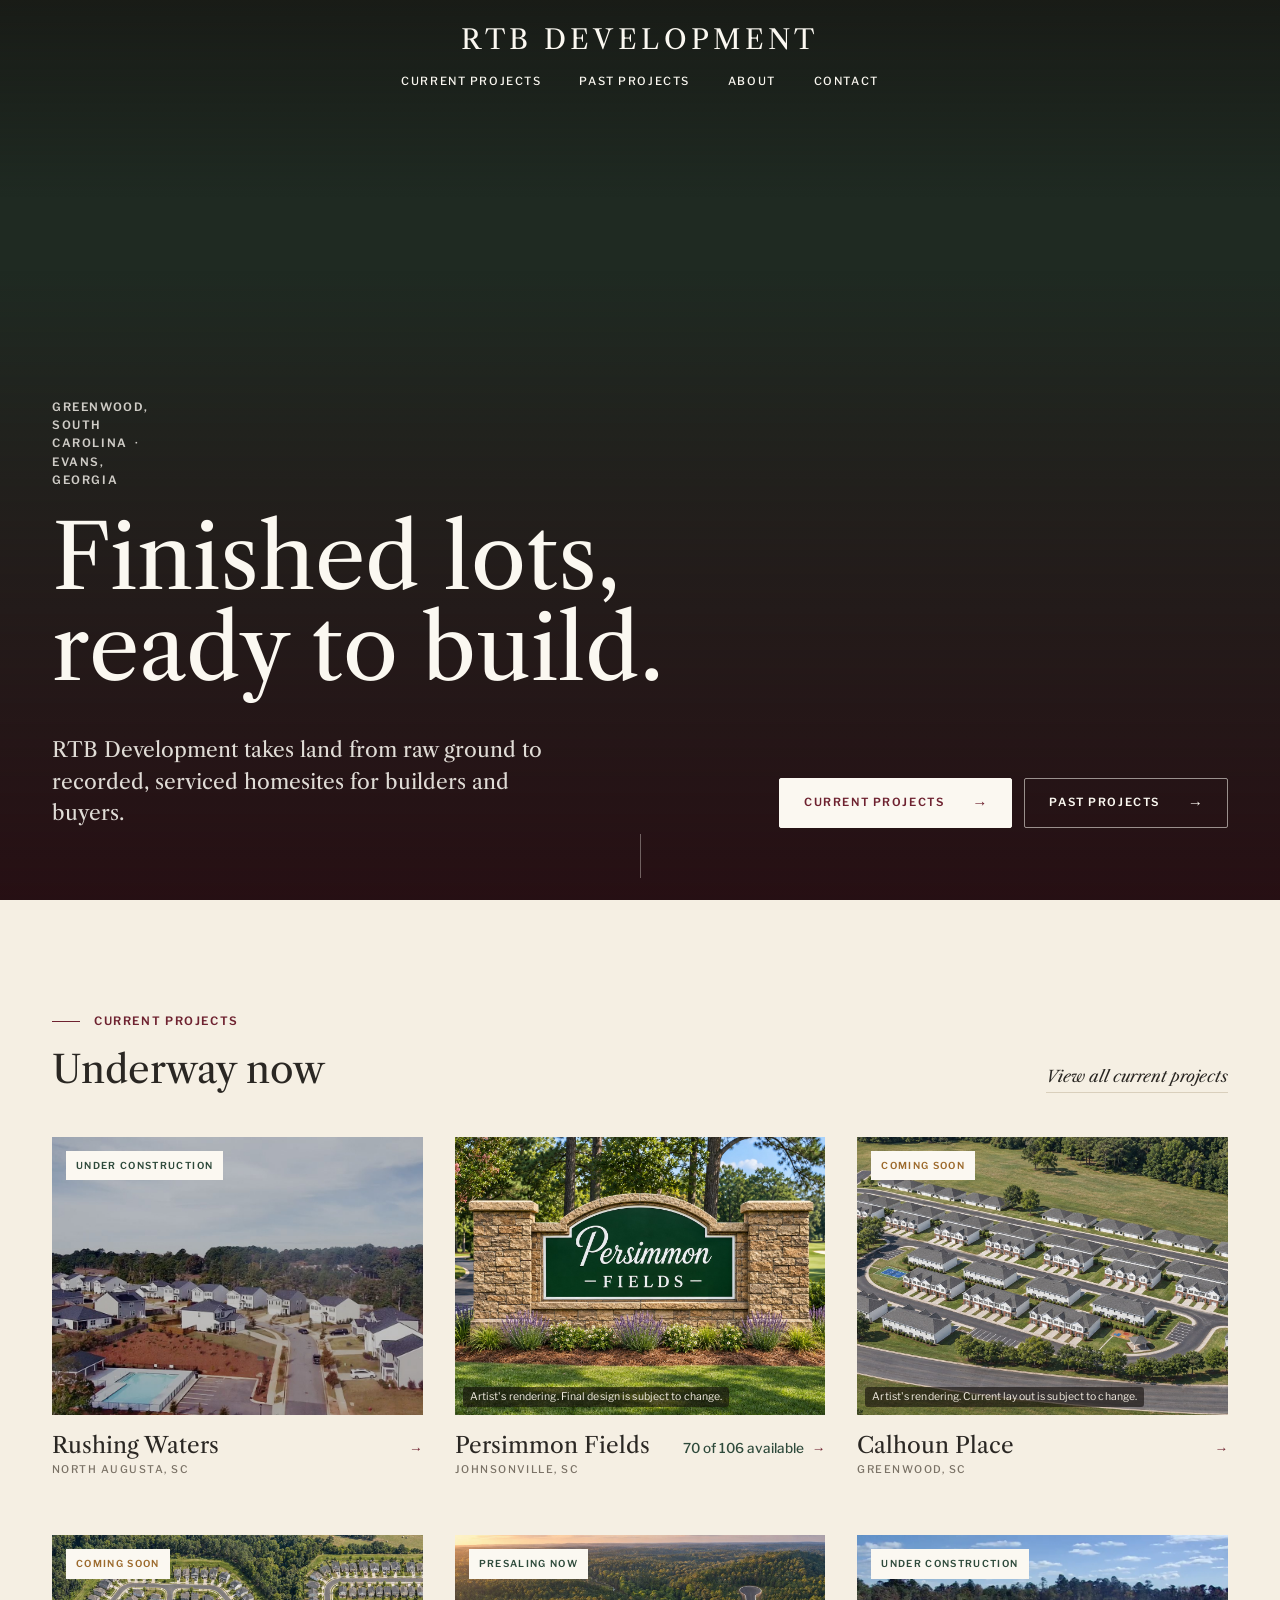
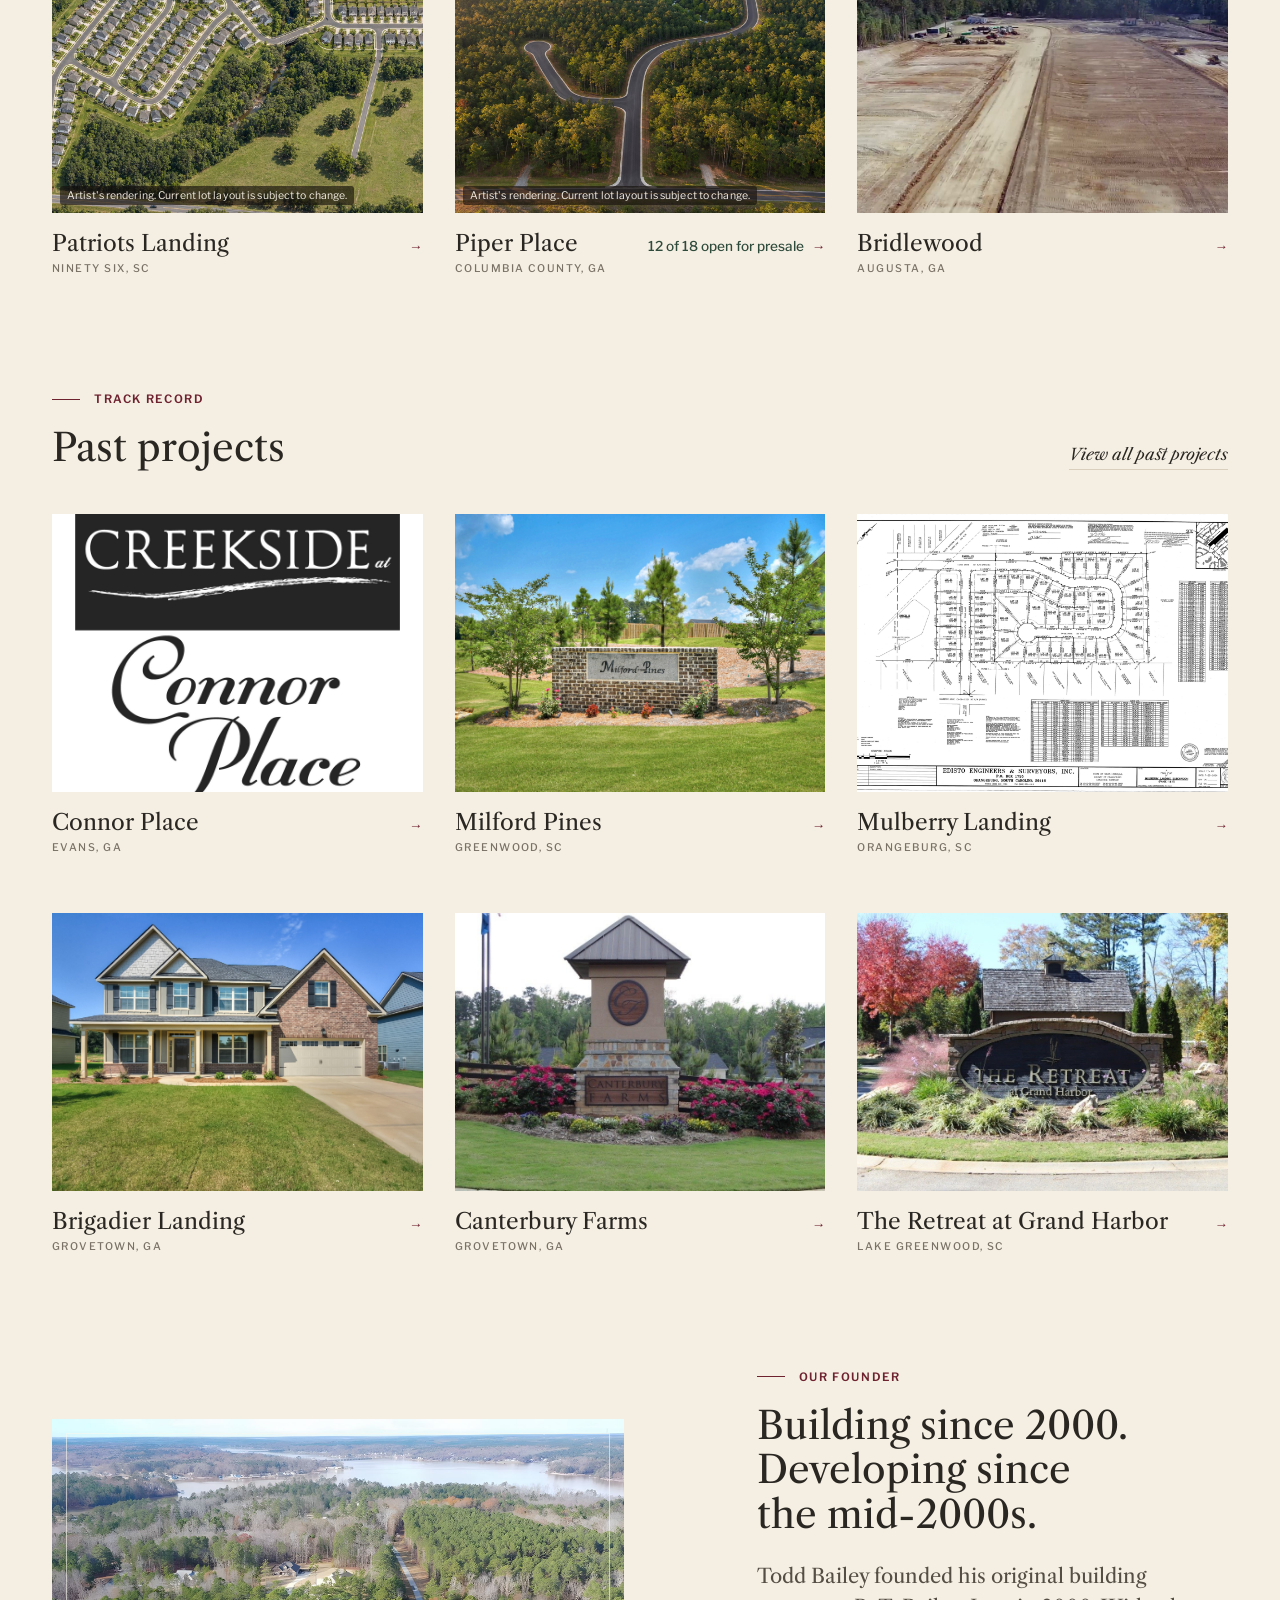
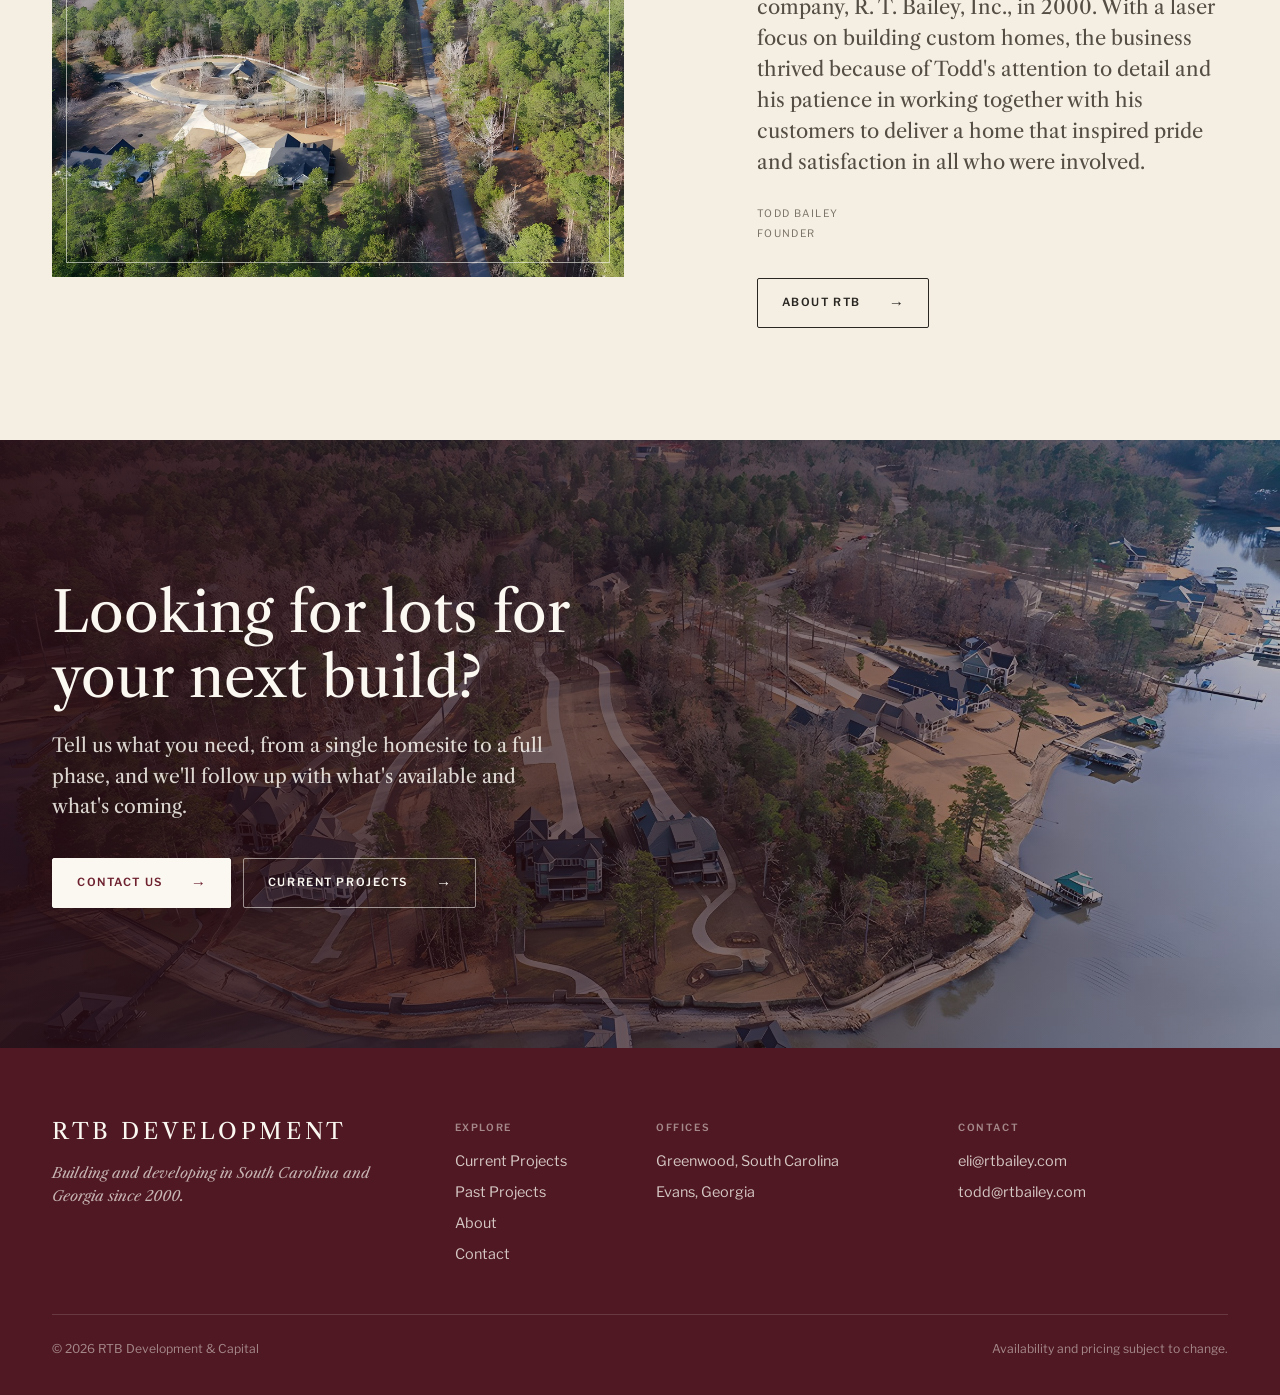
==== index.html @ 56f7044c "Publish 2026-11-24" ====
<!doctype html>
<html lang="en">
<head>
<meta charset="utf-8">
<meta name="viewport" content="width=device-width, initial-scale=1">
<title>RTB Development · Build-ready homesites</title>
<meta name="description" content="Finished, build-ready homesites from RTB Development. Current lot inventory and past communities.">
<meta name="theme-color" content="#6e2230">
<link rel="icon" href="images/favicon.svg" type="image/svg+xml">
<link rel="preconnect" href="https://fonts.googleapis.com">
<link rel="preconnect" href="https://fonts.gstatic.com" crossorigin>
<link href="https://fonts.googleapis.com/css2?family=Libre+Caslon+Text:ital,wght@0,400;0,700;1,400&family=Libre+Franklin:wght@400;500;600&display=swap" rel="stylesheet">
<link rel="stylesheet" href="css/site.css?v=20261124k">
</head>
<body data-page="home">
<a class="skip" href="#main">Skip to content</a>
<header class="site-header"></header>
<main id="main">

<section class="hero" id="hero">
  <div class="hero-reel" id="hero-reel" aria-hidden="true"></div>
  <div class="wrap">
    <p class="where caps">Greenwood, South Carolina &nbsp;·&nbsp; Evans, Georgia</p>
    <h1>Finished lots, ready to build.</h1>
    <div class="hero-foot">
      <p>RTB Development takes land from raw ground to recorded, serviced homesites for builders and buyers.</p>
      <div class="actions">
        <a class="btn btn-light" href="inventory.html">Current projects</a>
        <a class="btn btn-ghost" href="projects.html">Past projects</a>
      </div>
    </div>
  </div>
  <span class="scroll-cue" aria-hidden="true"></span>
</section>

<section class="section">
  <div class="wrap">
    <div class="section-head reveal">
      <div><p class="kicker">Current projects</p><h2>Underway now</h2></div>
      <a class="text-link" href="inventory.html">View all current projects</a>
    </div>
    <div class="tiles" id="communities"></div>
  </div>
</section>

<section class="section">
  <div class="wrap">
    <div class="section-head reveal">
      <div><p class="kicker">Track record</p><h2>Past projects</h2></div>
      <a class="text-link" href="projects.html">View all past projects</a>
    </div>
    <div class="tiles" id="past"></div>
  </div>
</section>

<section class="section">
  <div class="wrap teaser">
    <div class="teaser-photo reveal" style="background-image:url('images/aerial-forest-road.jpg')" role="img" aria-label="Aerial view of a development in the pines"></div>
    <div class="teaser-body reveal">
      <p class="kicker">Our founder</p>
      <h2>Building since 2000. Developing since the mid-2000s.</h2>
      <p class="lede" id="teaser-text"></p>
      <p class="sig"><span id="teaser-name"></span><span>Founder</span></p>
      <a class="btn btn-line" href="about.html">About RTB</a>
    </div>
  </div>
</section>

<section class="closing" style="background-image:url('images/aerial-lake-lots.jpg')">
  <div class="wrap">
    <h2 class="reveal">Looking for lots for your next build?</h2>
    <p class="reveal">Tell us what you need, from a single homesite to a full phase, and we'll follow up with what's available and what's coming.</p>
    <div class="actions reveal">
      <a class="btn btn-light" href="contact.html">Contact us</a>
      <a class="btn btn-ghost" href="inventory.html">Current projects</a>
    </div>
  </div>
</section>
</main>
<footer class="site-footer"></footer>
<script src="data/inventory.js?v=20261124k"></script>
<script src="js/site.js?v=20261124k"></script>
<script src="js/pages.js?v=20261124k"></script>
</body>
</html>
---- css/site.css ----
/* RTB Development — public site.
   Southern heritage: Libre Caslon + Libre Franklin, parchment, maroon, pine, red clay. */

:root {
  --ink: #2a2723;
  --ink-2: #544e45;
  --muted: #7a7266;
  --rule: #d9cfbc;
  --rule-strong: #2a2723;
  --paper: #f5efe3;
  --paper-2: #fbf8f1;
  --tint: #ebe3d3;
  --cream: #fbf8f1;

  --maroon: #6e2230;
  --maroon-dark: #4f1822;
  --accent: #2e4a3b;          /* pine: available / under construction */
  --contract: #9c6a2c;        /* ochre: coming soon / under contract */
  --clay: #b5653f;
  --sold: #c4b9a4;

  --display: "Libre Caslon Text", Georgia, "Times New Roman", serif;
  --sans: "Libre Franklin", "Franklin Gothic Book", -apple-system, Arial, sans-serif;

  --max: 1240px;
  --gutter: 32px;
  --ease: cubic-bezier(.2, .7, .2, 1);
}

*, *::before, *::after { box-sizing: border-box; }
[hidden] { display: none !important; }
html { -webkit-text-size-adjust: 100%; scroll-behavior: smooth; }
body {
  margin: 0; font-family: var(--sans); font-size: 16px; line-height: 1.6;
  color: var(--ink); background: var(--paper); -webkit-font-smoothing: antialiased;
  font-feature-settings: "lnum" 1;
}
img { max-width: 100%; display: block; }
a { color: inherit; text-decoration: none; }
button { font: inherit; color: inherit; }
:focus-visible { outline: 2px solid var(--maroon); outline-offset: 3px; }
::selection { background: var(--maroon); color: var(--cream); }

.wrap { width: 100%; max-width: var(--max); margin: 0 auto; padding: 0 var(--gutter); }
.skip { position: absolute; left: -9999px; }
.skip:focus { left: 16px; top: 16px; z-index: 200; background: var(--ink); color: #fff; padding: 8px 12px; }

/* ---------- type ---------- */
h1, h2, h3 { font-family: var(--display); font-weight: 400; margin: 0; line-height: 1.15; }
h1 { font-size: clamp(2.5rem, 5.2vw, 4.25rem); line-height: 1.08; text-wrap: balance; }
h2 { font-size: clamp(1.8rem, 3vw, 2.5rem); text-wrap: balance; }
h3 { font-size: 1.35rem; }
p { margin: 0; }
.caps, .label, .nav, table.lots th, .seg button, .btn, .crumbs, .kicker {
  font-family: var(--sans); text-transform: uppercase; letter-spacing: .14em;
}
.label { font-size: .68rem; font-weight: 500; color: var(--muted); }
.kicker { font-size: .72rem; font-weight: 600; color: var(--maroon); display: flex; align-items: center; gap: 14px; margin-bottom: 18px; }
.kicker::before { content: ""; width: 28px; height: 1px; background: currentColor; }
.lede { font-family: var(--display); font-size: 1.25rem; line-height: 1.55; color: var(--ink-2); }

/* ---------- header ---------- */
.site-header { background: var(--paper); border-bottom: 1px solid var(--rule); position: relative; z-index: 60; transition: background .3s, border-color .3s, color .3s; }
.site-header .wrap { display: flex; flex-direction: column; align-items: center; gap: 14px; padding-top: 26px; padding-bottom: 18px; position: relative; }
.brand { font-family: var(--display); font-size: 1.7rem; letter-spacing: .16em; text-transform: uppercase; line-height: 1; color: var(--maroon); transition: color .3s; }
.brand span { color: inherit; }
.nav { display: flex; gap: 38px; font-size: .7rem; font-weight: 500; }
.nav a { color: var(--ink-2); padding: 6px 0; position: relative; transition: color .15s; }
.nav a::after { content: ""; position: absolute; left: 0; right: 0; bottom: 0; height: 1px; background: currentColor; transform: scaleX(0); transition: transform .25s var(--ease); }
.nav a:hover { color: var(--ink); }
.nav a:hover::after, .nav a[aria-current="page"]::after { transform: scaleX(1); }
.nav a[aria-current="page"] { color: var(--maroon); }
.nav-toggle { display: none; background: none; border: 0; padding: 10px; cursor: pointer; position: absolute; right: calc(var(--gutter) - 10px); top: 50%; transform: translateY(-50%); color: inherit; }

/* Home: header floats over the hero until you scroll. */
body[data-page="home"] .site-header { position: fixed; top: 0; left: 0; right: 0; background: transparent; border-color: transparent; color: var(--cream); }
body[data-page="home"] .site-header .brand,
body[data-page="home"] .site-header .nav a { color: var(--cream); }
body[data-page="home"] .site-header.is-solid { background: rgba(245, 239, 227, .97); border-color: var(--rule); color: var(--ink); }
body[data-page="home"] .site-header.is-solid .brand { color: var(--maroon); }
body[data-page="home"] .site-header.is-solid .nav a { color: var(--ink-2); }
body[data-page="home"] .site-header.is-solid .nav a[aria-current="page"] { color: var(--maroon); }

/* ---------- buttons ---------- */
.btn {
  display: inline-flex; align-items: center; justify-content: space-between; gap: 28px;
  min-height: 50px; padding: 0 24px; border: 1px solid var(--maroon); border-radius: 2px;
  background: var(--maroon); color: var(--cream); font-size: .7rem; font-weight: 600; cursor: pointer;
  transition: background .2s, color .2s, border-color .2s;
}
.btn::after { content: "→"; font-size: .95rem; letter-spacing: 0; transition: transform .2s var(--ease); }
.btn:hover { background: var(--maroon-dark); border-color: var(--maroon-dark); }
.btn:hover::after { transform: translateX(4px); }
.btn-line { background: transparent; color: var(--ink); border-color: var(--ink); }
.btn-line:hover { background: var(--ink); color: var(--paper); border-color: var(--ink); }
.btn-light { background: var(--cream); border-color: var(--cream); color: var(--maroon); }
.btn-light:hover { background: var(--tint); border-color: var(--tint); }
.btn-ghost { background: transparent; border-color: rgba(251,248,241,.55); color: var(--cream); }
.btn-ghost:hover { background: rgba(251,248,241,.12); border-color: var(--cream); }
.text-link { font-family: var(--display); font-style: italic; font-size: 1rem; border-bottom: 1px solid var(--rule); padding-bottom: 2px; transition: color .15s, border-color .15s; }
.text-link:hover { color: var(--maroon); border-color: var(--maroon); }

/* ---------- home hero: slow aerial pans ---------- */
.hero { position: relative; min-height: 100vh; min-height: 100svh; display: flex; align-items: flex-end; color: var(--cream); overflow: hidden; background: #1f2a22; }
.hero-reel { position: absolute; inset: 0; }
.hero-reel .shot { position: absolute; inset: -4%; background: center / cover no-repeat; opacity: 0; animation: reel 28s infinite; will-change: transform, opacity; }
.hero-reel .shot:nth-child(1) { animation-delay: -1.4s; --x0: -2%; --x1: 2%; }
.hero-reel .shot:nth-child(2) { animation-delay: 5.6s; --x0: 2%; --x1: -2%; }
.hero-reel .shot:nth-child(3) { animation-delay: 12.6s; --x0: -1%; --x1: 3%; }
.hero-reel .shot:nth-child(4) { animation-delay: 19.6s; --x0: 2%; --x1: -1%; }
@keyframes reel {
  0%   { opacity: 0; transform: scale(1.04) translateX(var(--x0)); }
  5%   { opacity: 1; }
  25%  { opacity: 1; }
  32%  { opacity: 0; transform: scale(1.14) translateX(var(--x1)); }
  100% { opacity: 0; transform: scale(1.14) translateX(var(--x1)); }
}
.hero::after {
  content: ""; position: absolute; inset: 0; pointer-events: none;
  background:
    linear-gradient(180deg, rgba(20,16,14,.55) 0%, rgba(20,16,14,0) 22%),
    linear-gradient(0deg, rgba(40,12,18,.88) 0%, rgba(40,12,18,.35) 45%, rgba(40,12,18,0) 70%);
}
.hero .wrap { position: relative; z-index: 2; padding-top: 180px; padding-bottom: 72px; }
.hero .where { font-size: .72rem; font-weight: 600; color: rgba(251,248,241,.8); margin-bottom: 22px; }
.hero h1 { font-size: clamp(2.9rem, 7vw, 6rem); max-width: 13ch; line-height: 1.02; }
.hero-foot { display: grid; grid-template-columns: repeat(12, 1fr); gap: var(--gutter); margin-top: 40px; align-items: end; }
.hero-foot p { grid-column: 1 / span 6; font-family: var(--display); font-size: 1.3rem; line-height: 1.5; color: rgba(251,248,241,.88); max-width: 40ch; }
.hero-foot .actions { grid-column: 8 / span 5; display: flex; gap: 12px; justify-content: flex-end; flex-wrap: wrap; }
.scroll-cue { position: absolute; z-index: 2; left: 50%; bottom: 22px; width: 1px; height: 44px; background: rgba(251,248,241,.35); overflow: hidden; }
.scroll-cue::after { content: ""; position: absolute; left: 0; top: -44px; width: 1px; height: 44px; background: var(--cream); animation: cue 2.4s var(--ease) infinite; }
@keyframes cue { to { top: 44px; } }

/* ---------- page banners (inner pages) ---------- */
.page-head {
  position: relative; color: var(--cream); padding: 96px 0 72px; margin-bottom: 88px;
  background: var(--maroon) center / cover no-repeat;
}
.page-head::before { content: ""; position: absolute; inset: 0; background: linear-gradient(100deg, rgba(79,24,34,.94) 0%, rgba(110,34,48,.86) 55%, rgba(110,34,48,.62) 100%); }
.page-head .wrap { position: relative; }
.page-head .row { display: grid; grid-template-columns: repeat(12, 1fr); gap: var(--gutter); align-items: end; }
.page-head h1 { grid-column: 1 / span 8; }
.page-head .aside { grid-column: 9 / span 4; font-family: var(--display); font-size: 1.1rem; color: rgba(251,248,241,.85); max-width: 36ch; }
.page-head .aside .where { display: block; font-family: var(--sans); font-size: .7rem; text-transform: uppercase; letter-spacing: .14em; font-weight: 600; color: var(--cream); margin-bottom: 10px; }
.crumbs { font-size: .66rem; margin-bottom: 26px; color: rgba(251,248,241,.7); }
.crumbs a:hover { color: var(--cream); }
.page-head .facts { border-top: 1px solid rgba(251,248,241,.35); }
.page-head .label { color: rgba(251,248,241,.7); }
.page-head .btn { background: var(--cream); border-color: var(--cream); color: var(--maroon); }

/* ---------- sections ---------- */
.section { padding: 112px 0; }
.section + .section { padding-top: 0; }
.section-head { display: flex; justify-content: space-between; align-items: flex-end; gap: 24px; margin-bottom: 44px; }
.section-head h2 { max-width: 20ch; }

/* ---------- tiles ---------- */
.tiles { display: grid; grid-template-columns: repeat(3, 1fr); gap: 56px var(--gutter); }
.tile { display: block; }
.tile-media { aspect-ratio: 4 / 3; background: var(--cream); position: relative; overflow: hidden; }
.tile-media .img { position: absolute; inset: 0; background: center / cover no-repeat; transition: transform .8s var(--ease); }
.tile:hover .tile-media .img { transform: scale(1.05); }
.tile-media.no-photo { display: flex; align-items: center; justify-content: center; flex-direction: column; gap: 12px; text-align: center; padding: 28px; color: var(--ink); font-family: var(--display); font-size: 1.55rem; line-height: 1.2; box-shadow: inset 0 0 0 1px var(--rule); }
.tile-media.no-photo::after { content: ""; position: absolute; inset: 10px; border: 1px solid var(--rule); pointer-events: none; }
.tile-media.no-photo small { font-family: var(--sans); font-size: .6rem; letter-spacing: .16em; text-transform: uppercase; color: var(--muted); }
.tile-past .tile-media.no-photo { background-color: var(--tint); box-shadow: none; }
.tile-past .tile-media.no-photo::after { border-color: rgba(42,39,35,.18); }
.tile-flag { position: absolute; top: 14px; left: 14px; z-index: 2; background: var(--cream); font-size: .6rem; font-weight: 600; letter-spacing: .14em; text-transform: uppercase; padding: 7px 10px; }
.tile-body { padding-top: 18px; display: flex; justify-content: space-between; align-items: baseline; gap: 16px; }
.tile-body h3 { font-size: 1.4rem; transition: color .15s; }
.tile-loc { margin-top: 4px; font-size: .66rem; font-weight: 500; letter-spacing: .14em; text-transform: uppercase; color: var(--muted); }
a.tile:hover h3 { color: var(--maroon); }
.tile-meta { font-size: .85rem; color: var(--muted); text-align: right; white-space: nowrap; flex: none; }
.tile-meta .avail { color: var(--accent); font-weight: 500; }
.tile-go { color: var(--maroon); display: inline-block; margin-left: 8px; transition: transform .2s var(--ease); }
a.tile:hover .tile-go { transform: translateX(4px); }
.tile-note { margin-top: 6px; font-size: .9rem; color: var(--ink-2); }

/* ---------- status ---------- */
.avail { color: var(--accent); font-weight: 500; }
.phase { font-family: var(--sans); font-size: .64rem; font-weight: 600; text-transform: uppercase; letter-spacing: .14em; }
.phase-construction, .phase-selling, .phase-presale { color: var(--accent); }
.phase-coming-soon { color: var(--contract); }
.status { display: inline-flex; align-items: center; gap: 8px; font-size: .85rem; white-space: nowrap; }
.status::before { content: ""; width: 8px; height: 8px; border-radius: 50%; background: currentColor; }
.status-available { color: var(--accent); }
.status-contract { color: var(--contract); }
.status-sold { color: var(--muted); }
.status-sold::before { background: var(--sold); }
.status-planned { color: #3f6f95; }

/* ---------- founder teaser (home) ---------- */
.teaser { display: grid; grid-template-columns: repeat(12, 1fr); gap: var(--gutter); align-items: center; }
.teaser-photo { grid-column: 1 / span 6; aspect-ratio: 5 / 4; background: var(--tint) center / cover no-repeat; position: relative; }
.teaser-photo::after { content: ""; position: absolute; inset: 14px; border: 1px solid rgba(251,248,241,.6); pointer-events: none; }
.teaser-body { grid-column: 8 / span 5; }
.teaser-body .lede { margin-top: 24px; }
.teaser-body .sig { margin-top: 28px; font-family: var(--display); font-style: italic; font-size: 1.15rem; }
.teaser-body .sig span { display: block; font-family: var(--sans); font-style: normal; font-size: .64rem; letter-spacing: .14em; text-transform: uppercase; color: var(--muted); margin-top: 4px; }
.teaser-body .btn { margin-top: 36px; }

/* ---------- closing band ---------- */
.closing { position: relative; color: var(--cream); background: #2a2a24 center / cover no-repeat; }
.closing::before { content: ""; position: absolute; inset: 0; background: linear-gradient(90deg, rgba(40,12,18,.9) 0%, rgba(40,12,18,.62) 55%, rgba(40,12,18,.3) 100%); }
.closing .wrap { position: relative; padding-top: 140px; padding-bottom: 140px; }
.closing h2 { font-size: clamp(2.2rem, 4.4vw, 3.6rem); max-width: 16ch; }
.closing p { margin-top: 20px; font-family: var(--display); font-size: 1.2rem; color: rgba(251,248,241,.85); max-width: 42ch; }
.closing .actions { margin-top: 36px; display: flex; gap: 12px; flex-wrap: wrap; }

/* ---------- lot table ---------- */
.toolbar { display: flex; flex-wrap: wrap; gap: 24px; align-items: center; padding: 18px 0; border-bottom: 1px solid var(--rule); border-top: 3px double var(--rule-strong); }
.seg { display: flex; gap: 22px; }
.seg button { background: none; border: 0; padding: 8px 0; cursor: pointer; font-size: .68rem; color: var(--muted); border-bottom: 1px solid transparent; transition: color .15s, border-color .15s; }
.seg button:hover { color: var(--ink); }
.seg button[aria-pressed="true"] { color: var(--ink); border-bottom-color: var(--maroon); }
.select {
  appearance: none; -webkit-appearance: none; cursor: pointer; border: 0; border-bottom: 1px solid var(--rule);
  background: transparent url("data:image/svg+xml,%3Csvg xmlns='http://www.w3.org/2000/svg' width='10' height='6'%3E%3Cpath d='M1 1l4 4 4-4' stroke='%232a2723' fill='none'/%3E%3C/svg%3E") right 2px center no-repeat;
  padding: 8px 24px 8px 0; font-size: .9rem; color: var(--ink); font-family: var(--sans);
}
.toolbar .count { margin-left: auto; font-size: .9rem; color: var(--muted); }
.table-wrap { overflow-x: auto; }
table.lots { width: 100%; border-collapse: collapse; font-size: .95rem; }
table.lots th { text-align: left; font-weight: 500; font-size: .64rem; color: var(--muted); padding: 16px 16px 12px 0; border-bottom: 1px solid var(--rule); white-space: nowrap; }
table.lots th button { all: unset; cursor: pointer; }
table.lots th button:hover { color: var(--ink); }
table.lots th button[data-dir]::after { content: " ↓"; }
table.lots th button[data-dir="asc"]::after { content: " ↑"; }
table.lots td { padding: 18px 16px 18px 0; border-bottom: 1px solid var(--rule); white-space: nowrap; }
table.lots tbody tr { cursor: pointer; transition: background .12s; }
table.lots tbody tr:hover { background: var(--tint); }
table.lots .lot-id { font-family: var(--display); font-size: 1.15rem; }
table.lots .num, table.lots th.num { text-align: right; }
table.lots td:last-child, table.lots th:last-child { padding-right: 0; padding-left: 32px; }
.empty { padding: 48px 0; color: var(--muted); }

/* ---------- community ---------- */
.facts { display: grid; grid-template-columns: repeat(4, 1fr); gap: var(--gutter); margin-top: 56px; }
.facts > div { padding-top: 16px; }
.fact-value { font-family: var(--display); font-size: 1.9rem; line-height: 1.15; }
.facts .label { margin-top: 6px; }
.plan-grid { display: grid; grid-template-columns: repeat(12, 1fr); gap: var(--gutter); align-items: start; }
.plan { grid-column: 1 / span 8; }
.plan-bar { display: flex; justify-content: space-between; align-items: center; gap: 16px; flex-wrap: wrap; padding-bottom: 14px; }
.legend { display: flex; gap: 20px; flex-wrap: wrap; }
.site-plan { display: block; width: 100%; height: auto; background: var(--tint); }
.site-plan .lot { cursor: pointer; outline: none; }
.site-plan .lot rect, .site-plan .lot path { stroke: var(--paper); stroke-width: 3; transition: opacity .15s; }
.site-plan .lot:hover rect, .site-plan .lot:hover path, .site-plan .lot:focus-visible rect, .site-plan .lot:focus-visible path { opacity: .85; }
.site-plan .lot.is-selected rect, .site-plan .lot.is-selected path { stroke: var(--ink); stroke-width: 4; }
.site-plan .lot text { pointer-events: none; font-family: var(--display); font-size: 24px; fill: var(--cream); }
.site-plan .lot text.sub { font-family: var(--sans); font-size: 12px; fill: rgba(255,255,255,.85); }
.site-plan .lot-sold text { fill: var(--ink-2); }
.site-plan .lot-sold text.sub { fill: var(--muted); }
.plan-note { margin-top: 12px; font-size: .8rem; color: var(--muted); }
.detail { grid-column: 9 / span 4; border-top: 3px double var(--rule-strong); padding-top: 20px; position: sticky; top: 24px; }
.detail .top { display: flex; justify-content: space-between; align-items: baseline; gap: 12px; }
.detail .name { font-family: var(--display); font-size: 2.5rem; line-height: 1; }
.detail .price { font-family: var(--display); font-size: 1.7rem; margin-top: 20px; }
.spec { list-style: none; margin: 24px 0 0; padding: 0; }
.spec li { display: flex; justify-content: space-between; gap: 16px; padding: 12px 0; border-top: 1px solid var(--rule); font-size: .92rem; }
.spec li span:first-child { color: var(--muted); }
.spec li span:last-child { text-align: right; }
.detail .note { margin-top: 16px; font-size: .92rem; color: var(--ink-2); }
.detail .actions { display: grid; gap: 10px; margin-top: 24px; }
.two-col { display: grid; grid-template-columns: repeat(12, 1fr); gap: var(--gutter); }
.two-col > :first-child { grid-column: 1 / span 4; }
.two-col > :last-child { grid-column: 5 / span 8; }
.plain-list { list-style: none; margin: 0; padding: 0; }
.plain-list li { padding: 12px 0; border-bottom: 1px solid var(--rule); font-size: .95rem; }
.project-cta { display: grid; grid-template-columns: repeat(12, 1fr); gap: var(--gutter); align-items: center; }
.project-cta-media { grid-column: 1 / span 7; }
.project-cta-media .tile-media { aspect-ratio: 16 / 10; }
.project-cta-body { grid-column: 9 / span 4; }
.project-cta-body .lede { margin: 18px 0 32px; }

/* ---------- project gallery ---------- */
.gallery { display: grid; grid-template-columns: repeat(2, 1fr); gap: var(--gutter); }
.gallery-item { display: block; aspect-ratio: 16 / 9; background: var(--tint) center / cover no-repeat; transition: opacity .2s; }
.gallery-item:hover { opacity: .9; }
.gallery-item:only-child { grid-column: 1 / -1; aspect-ratio: 21 / 9; }
.gallery-video { display: block; width: 100%; aspect-ratio: 16 / 9; background: #1c1a17; object-fit: cover; }
.gallery-video { grid-column: 1 / -1; }
.gallery-single { grid-column: 1 / -1; display: block; }
.gallery-single img { display: block; max-width: 100%; max-height: 720px; width: auto; height: auto; margin: 0 auto; }
/* static colored site plan on a project page */
.layout-plan { display: block; border: 1px solid var(--line, rgba(0,0,0,.12)); }
.layout-plan img { display: block; width: 100%; height: auto; }

/* ---------- about ---------- */
.prose { font-family: var(--display); font-size: 1.15rem; line-height: 1.65; color: var(--ink-2); }
.prose p + p { margin-top: 1em; }
.founder { display: grid; grid-template-columns: repeat(12, 1fr); gap: var(--gutter); align-items: start; }
.founder-photo { grid-column: 1 / span 5; aspect-ratio: 3 / 2; background: var(--tint) center / cover no-repeat; position: sticky; top: 32px; }
.founder-photo::after { content: ""; position: absolute; inset: 12px; border: 1px solid rgba(251,248,241,.55); pointer-events: none; }
.founder-photo.no-photo { display: flex; align-items: flex-end; padding: 28px; font-family: var(--display); font-size: 1.3rem; color: var(--ink-2); }
.founder-photo.no-photo::after { border-color: rgba(42,39,35,.2); }
.founder-body { grid-column: 7 / span 6; }
.founder-body h2 { font-size: clamp(2.1rem, 3.6vw, 3rem); }
.founder-body .label { margin-top: 10px; color: var(--maroon); }
.founder-body .prose { margin-top: 28px; padding-top: 26px; border-top: 3px double var(--rule-strong); }
.founder-body .prose p:last-child { font-family: var(--sans); font-size: .7rem; text-transform: uppercase; letter-spacing: .14em; color: var(--muted); margin-top: 1.8em; }

/* ---------- contact ---------- */
.contact-grid { display: grid; grid-template-columns: repeat(12, 1fr); gap: var(--gutter); }
.contact-info { grid-column: 1 / span 4; }
.contact-info h2 { margin-bottom: 32px; }
.contact-info dl { margin: 0; display: grid; gap: 28px; }
.contact-info dd { margin: 8px 0 0; font-family: var(--display); font-size: 1.15rem; line-height: 1.5; }
.contact-info dd a { border-bottom: 1px solid var(--rule); }
.contact-info dd a:hover { border-color: var(--maroon); color: var(--maroon); }
.form { grid-column: 6 / span 7; display: grid; gap: 30px; background: var(--paper-2); padding: 44px; box-shadow: inset 0 0 0 1px var(--rule); }
.form-row { display: grid; grid-template-columns: 1fr 1fr; gap: var(--gutter); }
.field { display: grid; gap: 4px; }
.field label { font-size: .64rem; font-weight: 500; color: var(--muted); text-transform: uppercase; letter-spacing: .14em; }
.field input, .field select, .field textarea {
  font: inherit; font-size: 1rem; color: var(--ink); background: transparent;
  border: 0; border-bottom: 1px solid var(--rule); border-radius: 0; padding: 10px 0; min-height: 44px; transition: border-color .15s;
}
.field select { appearance: none; -webkit-appearance: none; cursor: pointer; background: url("data:image/svg+xml,%3Csvg xmlns='http://www.w3.org/2000/svg' width='10' height='6'%3E%3Cpath d='M1 1l4 4 4-4' stroke='%232a2723' fill='none'/%3E%3C/svg%3E") right 2px center no-repeat; }
.field textarea { min-height: 120px; resize: vertical; }
.field input:focus, .field select:focus, .field textarea:focus { outline: none; border-bottom-color: var(--maroon); }
.form .btn { justify-self: start; min-width: 220px; }
.form-status { font-size: .9rem; color: var(--accent); min-height: 1.4em; }
.form-status.error { color: #a4402f; }

/* ---------- footer ---------- */
.site-footer { background: var(--maroon-dark); color: rgba(251,248,241,.78); font-size: .9rem; }
.site-footer .wrap { padding-top: 72px; padding-bottom: 36px; }
.footer-top { display: grid; grid-template-columns: repeat(12, 1fr); gap: var(--gutter); padding-bottom: 48px; border-bottom: 1px solid rgba(251,248,241,.15); }
.site-footer .brand { color: var(--cream); font-size: 1.4rem; }
.footer-brand { grid-column: 1 / span 4; }
.footer-brand p { margin-top: 16px; font-family: var(--display); font-style: italic; color: rgba(251,248,241,.7); }
.footer-col { grid-column: span 2; }
.footer-col.wide { grid-column: span 3; }
.footer-col h5 { margin: 0 0 14px; font-size: .62rem; font-weight: 600; letter-spacing: .16em; text-transform: uppercase; color: rgba(251,248,241,.5); }
.footer-col ul { list-style: none; margin: 0; padding: 0; display: grid; gap: 8px; }
.footer-col a:hover { color: var(--cream); }
.footer-bottom { padding-top: 24px; display: flex; justify-content: space-between; gap: 16px; flex-wrap: wrap; font-size: .76rem; color: rgba(251,248,241,.5); }

/* ---------- reveal on scroll ---------- */
.reveal { opacity: 0; transform: translateY(18px); transition: opacity .8s var(--ease), transform .8s var(--ease); }
.reveal.is-in { opacity: 1; transform: none; }

/* ---------- responsive ---------- */
@media (max-width: 1000px) {
  .tiles { grid-template-columns: repeat(2, 1fr); }
  .plan, .detail { grid-column: 1 / -1; }
  .detail { position: static; }
  .page-head h1, .page-head .aside { grid-column: 1 / -1; }
  .page-head .aside { margin-top: 20px; }
  .teaser-photo, .teaser-body, .project-cta-media, .project-cta-body { grid-column: 1 / -1; }
  .footer-brand { grid-column: 1 / -1; }
  .footer-col, .footer-col.wide { grid-column: span 4; }
}
@media (max-width: 780px) {
  :root { --gutter: 20px; }
  .nav-toggle { display: block; }
  .site-header .wrap { align-items: flex-start; padding-top: 18px; padding-bottom: 18px; }
  .brand { font-size: 1.2rem; }
  .nav { position: absolute; top: 100%; left: 0; right: 0; flex-direction: column; gap: 0; background: var(--paper); border-bottom: 1px solid var(--rule); padding: 0 var(--gutter) 16px; display: none; z-index: 50; }
  .nav.is-open { display: flex; }
  .nav a, body[data-page="home"] .site-header .nav a { padding: 14px 0; border-bottom: 1px solid var(--rule); font-size: .78rem; color: var(--ink-2); }
  .nav a::after { display: none; }
  .hero .wrap { padding-bottom: 64px; }
  .scroll-cue { display: none; }
  .section-head { flex-direction: column; align-items: flex-start; gap: 16px; margin-bottom: 32px; }
  .hero-foot p, .hero-foot .actions { grid-column: 1 / -1; justify-content: flex-start; }
  .section { padding: 80px 0; }
  .page-head { padding: 64px 0 52px; margin-bottom: 64px; }
  .tiles { grid-template-columns: 1fr; gap: 40px; }
  .facts { grid-template-columns: repeat(2, 1fr); row-gap: 20px; }
  .two-col > :first-child, .two-col > :last-child { grid-column: 1 / -1; }
  .founder-photo, .founder-body { grid-column: 1 / -1; }
  .gallery { grid-template-columns: 1fr; }
  .founder-photo { position: relative; top: 0; }
  .contact-info, .form { grid-column: 1 / -1; }
  .form { padding: 24px; }
  .form-row { grid-template-columns: 1fr; }
  .closing .wrap { padding-top: 96px; padding-bottom: 96px; }
  .footer-col, .footer-col.wide { grid-column: 1 / -1; }
  table.lots .col-front { display: none; }
  .toolbar .count { margin-left: 0; }
}
@media (max-width: 480px) {
  table.lots .col-comm { display: none; }
  table.lots th, table.lots td { padding-right: 10px; }
  table.lots td:last-child, table.lots th:last-child { padding-left: 8px; }
  table.lots .status { white-space: normal; font-size: .8rem; }
}
@media (prefers-reduced-motion: reduce) {
  html { scroll-behavior: auto; }
  *, *::before, *::after { transition: none !important; animation: none !important; }
  .hero-reel .shot:first-child { opacity: 1; transform: none; }
  .reveal { opacity: 1; transform: none; }
}

/* Rendered site plans (overlay: "outline"): status as a soft tint + thin outline so the drawing stays readable. */
.site-plan .lot path.outline { fill-opacity: var(--tint, .35); stroke-width: var(--outline, 2); stroke-opacity: .9; }
.site-plan .lot:hover path.outline, .site-plan .lot:focus-visible path.outline { opacity: 1; fill-opacity: calc(var(--tint, .35) + .2); }
.site-plan .lot.is-selected path.outline { fill-opacity: calc(var(--tint, .35) + .3); stroke: var(--ink); stroke-width: calc(var(--outline, 2) + 2); }
.legend-extra { display: inline-flex; align-items: center; gap: 6px; font-size: .85rem; color: var(--muted); }
.legend-extra i { width: 10px; height: 10px; border-radius: 2px; display: inline-block; box-shadow: inset 0 0 0 1px rgba(0,0,0,.18); }

/* project details list */
.detail-list { margin: 0; }
.detail-list > div { display: grid; grid-template-columns: 11rem 1fr; gap: 16px; padding: 12px 0; border-bottom: 1px solid var(--rule); }
.detail-list dt { font-size: .74rem; letter-spacing: .12em; text-transform: uppercase; color: var(--muted, #6f6a62); padding-top: 3px; }
.detail-list dd { margin: 0; }
@media (max-width: 600px) { .detail-list > div { grid-template-columns: 1fr; gap: 2px; } }

/* project overview: photo + details side by side */
#interest-section .project-cta { align-items: start; }
#interest-section .project-cta-media { grid-column: 1 / span 7; }
#interest-section .project-cta-body { grid-column: 8 / span 5; }
#interest-section .project-cta-body h2 { margin-bottom: 18px; }
.overview-details > div { grid-template-columns: 7.5rem 1fr; gap: 12px; padding: 9px 0; font-size: .9rem; }
.overview-details dt { font-size: .66rem; }
#interest-section .project-cta-body .lede { margin: 22px 0 26px; font-size: 1rem; }
@media (max-width: 1000px) { #interest-section .project-cta-media { position: static; } #interest-section .project-cta-media, #interest-section .project-cta-body { grid-column: 1 / -1; } }

/* Small disclaimer on a project's main photo (e.g. an artist's rendering). */
.tile-media { position: relative; }
.photo-note { position: absolute; z-index: 2; left: 10px; bottom: 10px; max-width: calc(100% - 20px); margin: 0; padding: 4px 9px; border-radius: 3px;
  background: rgba(20, 16, 12, .62); color: #f5efe4; font-size: 11.5px; line-height: 1.3; letter-spacing: .01em; pointer-events: none; }
.tile .photo-note { left: 8px; bottom: 8px; font-size: 10.5px; padding: 3px 7px; }

/* Features list under the overview photo, filling the space beside the details. */
.cta-features { margin-top: 36px; }
.cta-features h3 { font-family: var(--display); font-weight: 400; font-size: 1.5rem; margin: 0 0 6px; }
.cta-features .plain-list li { padding: 10px 0; }
.cta-features #c-plat:not(:empty) { margin-top: 16px; }

/* Location map + distances (project pages with `map`) */
.where { display: grid; grid-template-columns: repeat(12, 1fr); gap: 0 32px; align-items: start; }
.where-map { grid-column: 1 / span 7; aspect-ratio: 4 / 3; background: var(--tint); border: 1px solid var(--rule); z-index: 0; }
.where-body { grid-column: 8 / span 5; }
.where-body h2 { margin-bottom: 14px; }
.where-list { list-style: none; margin: 18px 0 0; padding: 0; border-top: 1px solid var(--rule); }
.where-list li { display: flex; justify-content: space-between; gap: 16px; padding: 14px 0; border-bottom: 1px solid var(--rule); }
.where-list .pl { font-family: var(--display); font-size: 1.15rem; }
.where-list .d { color: var(--muted); font-size: .92rem; white-space: nowrap; }
.where .plan-note { margin-top: 12px; }
.map-label { background: rgba(255,255,255,.92); border: 0; border-radius: 3px; box-shadow: 0 1px 3px rgba(0,0,0,.25); font: 600 12px/1.2 var(--sans); color: #2a2723; padding: 3px 7px; }
.map-label::before { display: none; }
.map-label-site { background: #6e2230; color: #fff; font-size: 13px; }
@media (max-width: 1000px) { .where-map, .where-body { grid-column: 1 / -1; } .where-body { margin-top: 24px; } }

.status-presale { color: #2e7d5b; }
.status-later { color: #3f6f95; }
.where-map .leaflet-tile-pane { filter: saturate(.55) sepia(.12) brightness(1.03); }
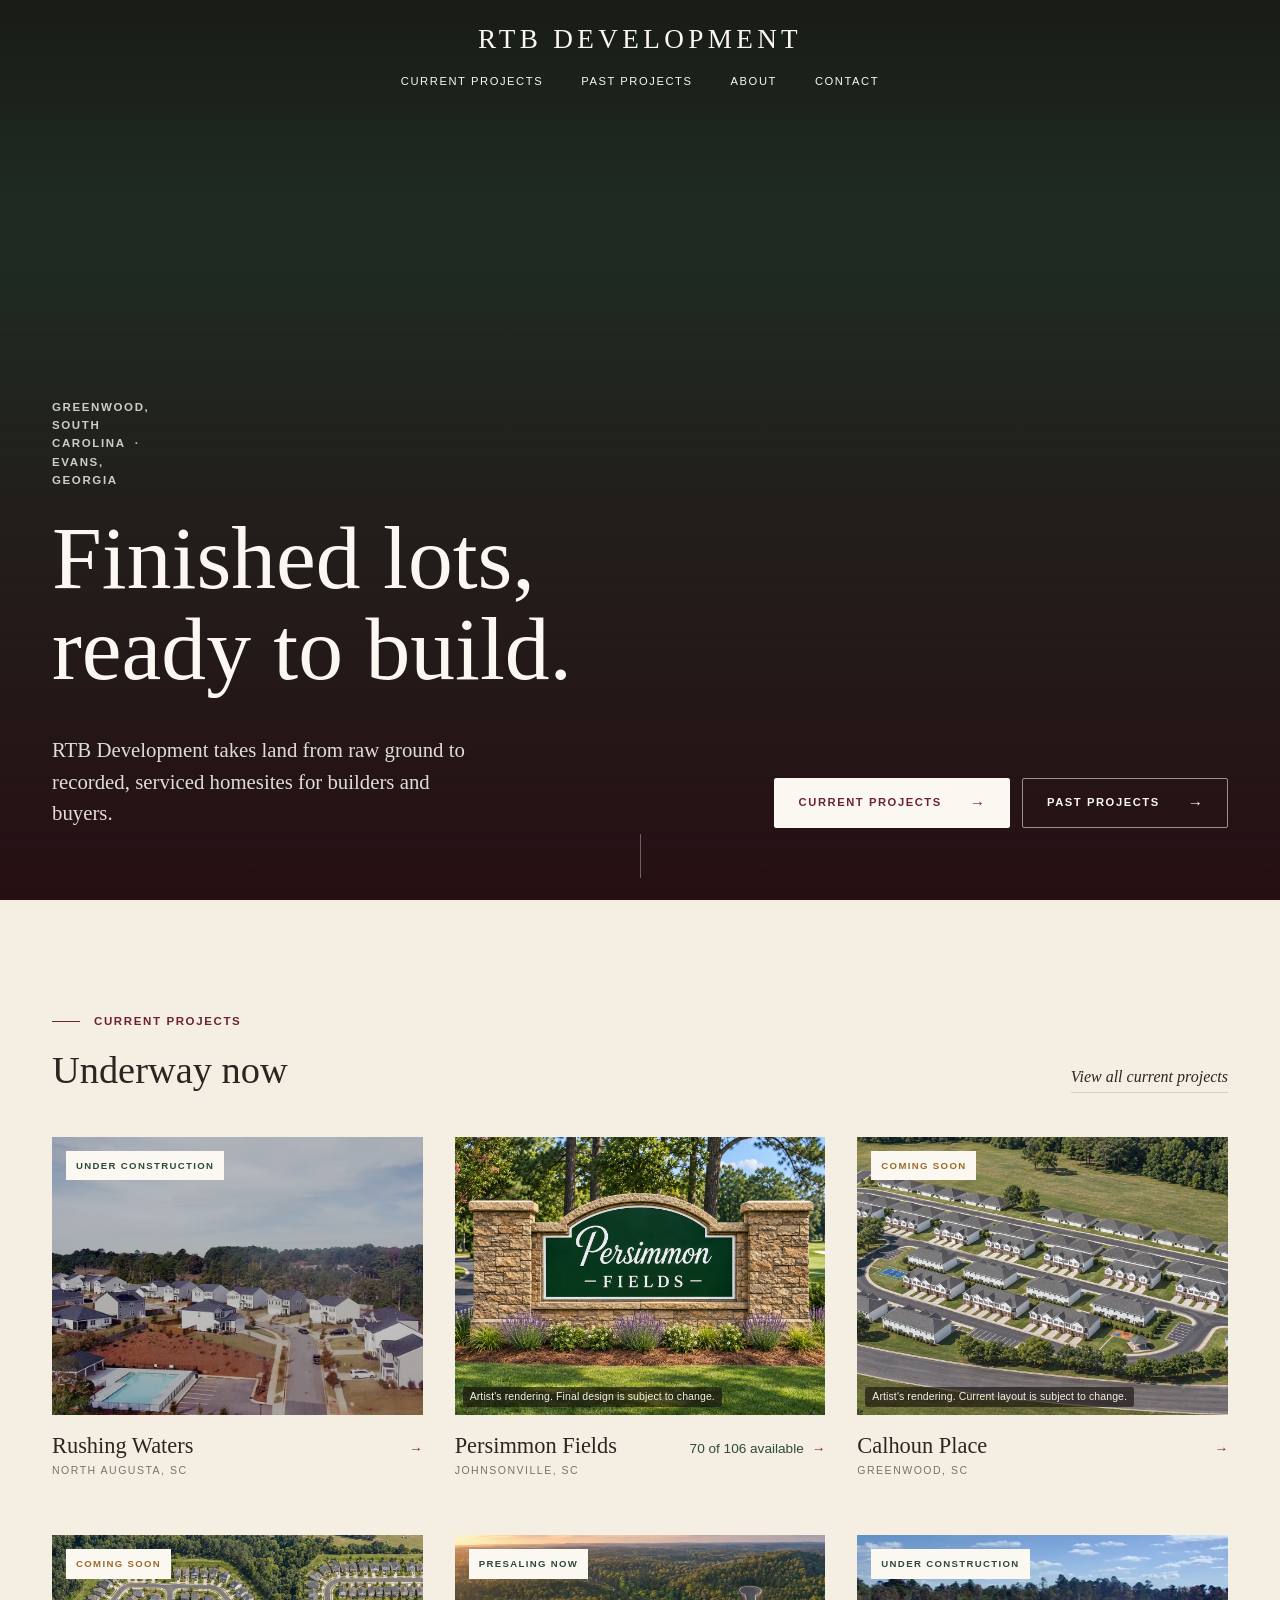
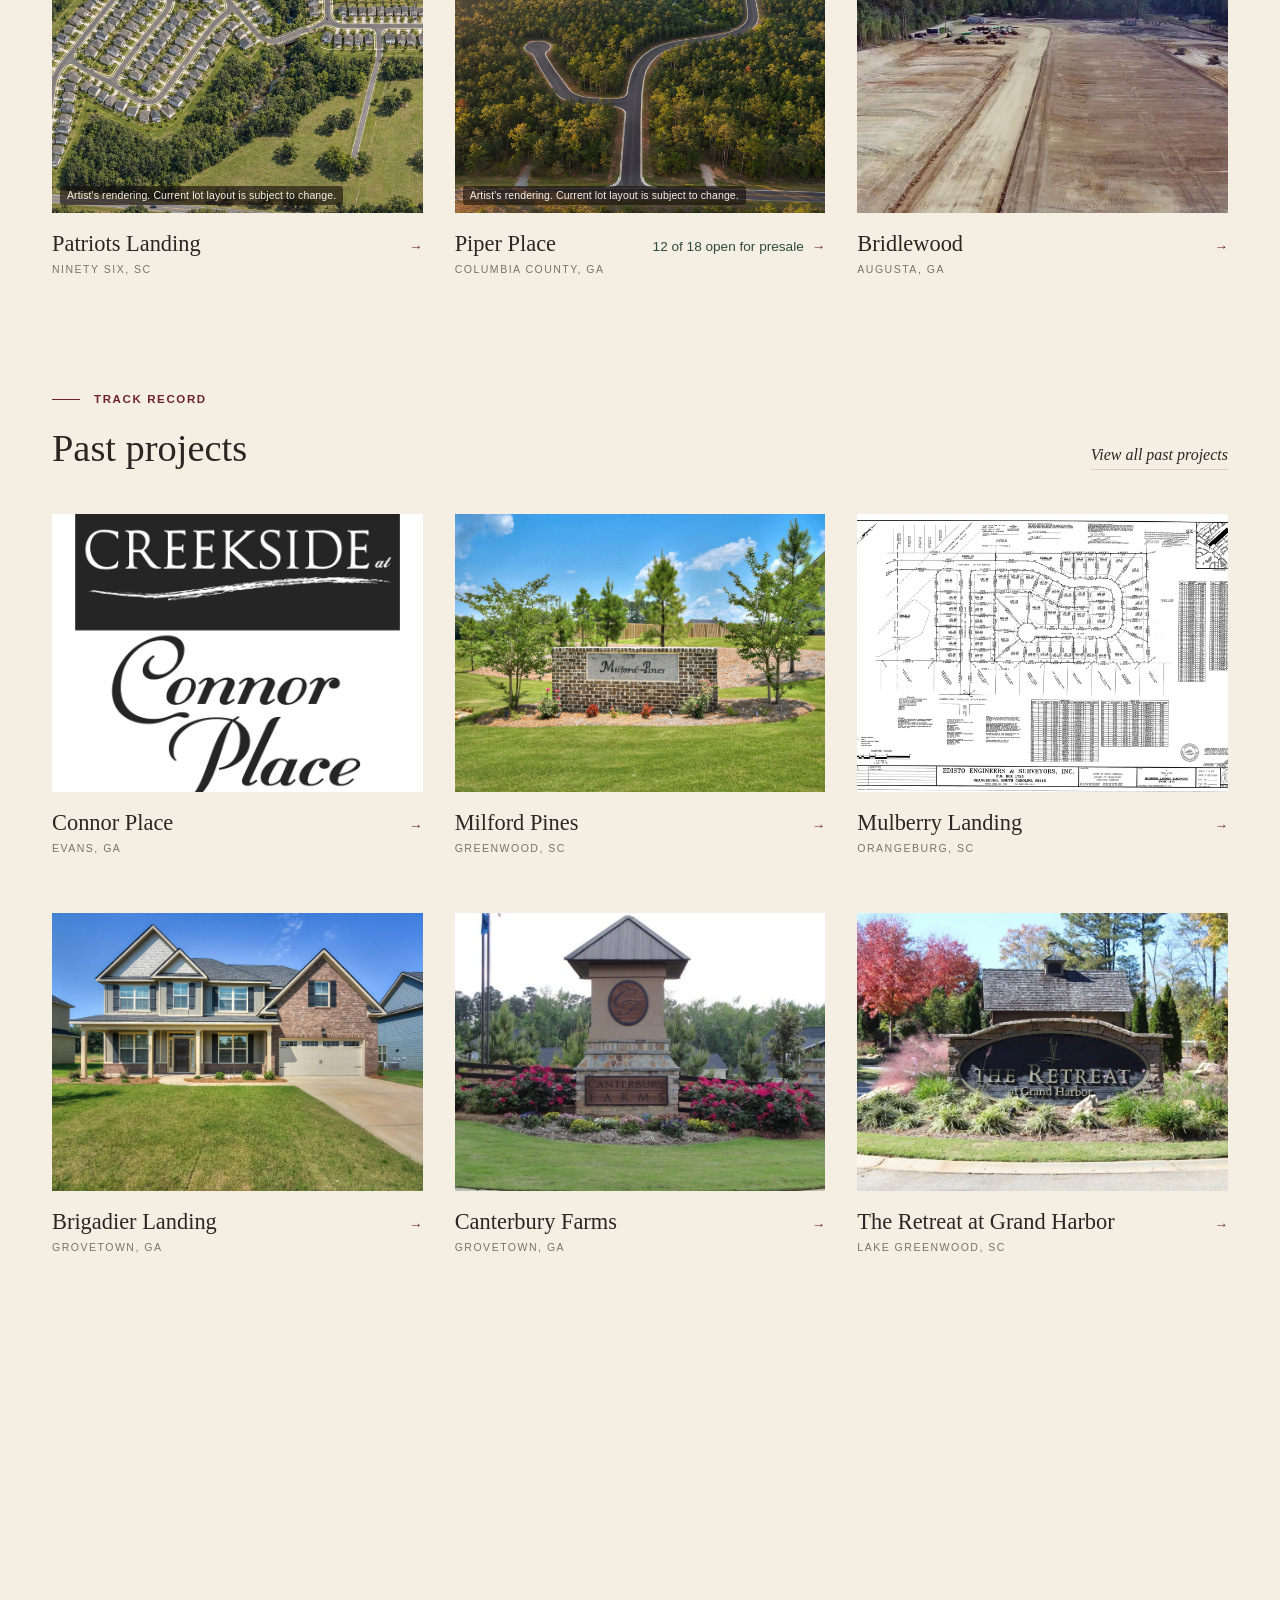
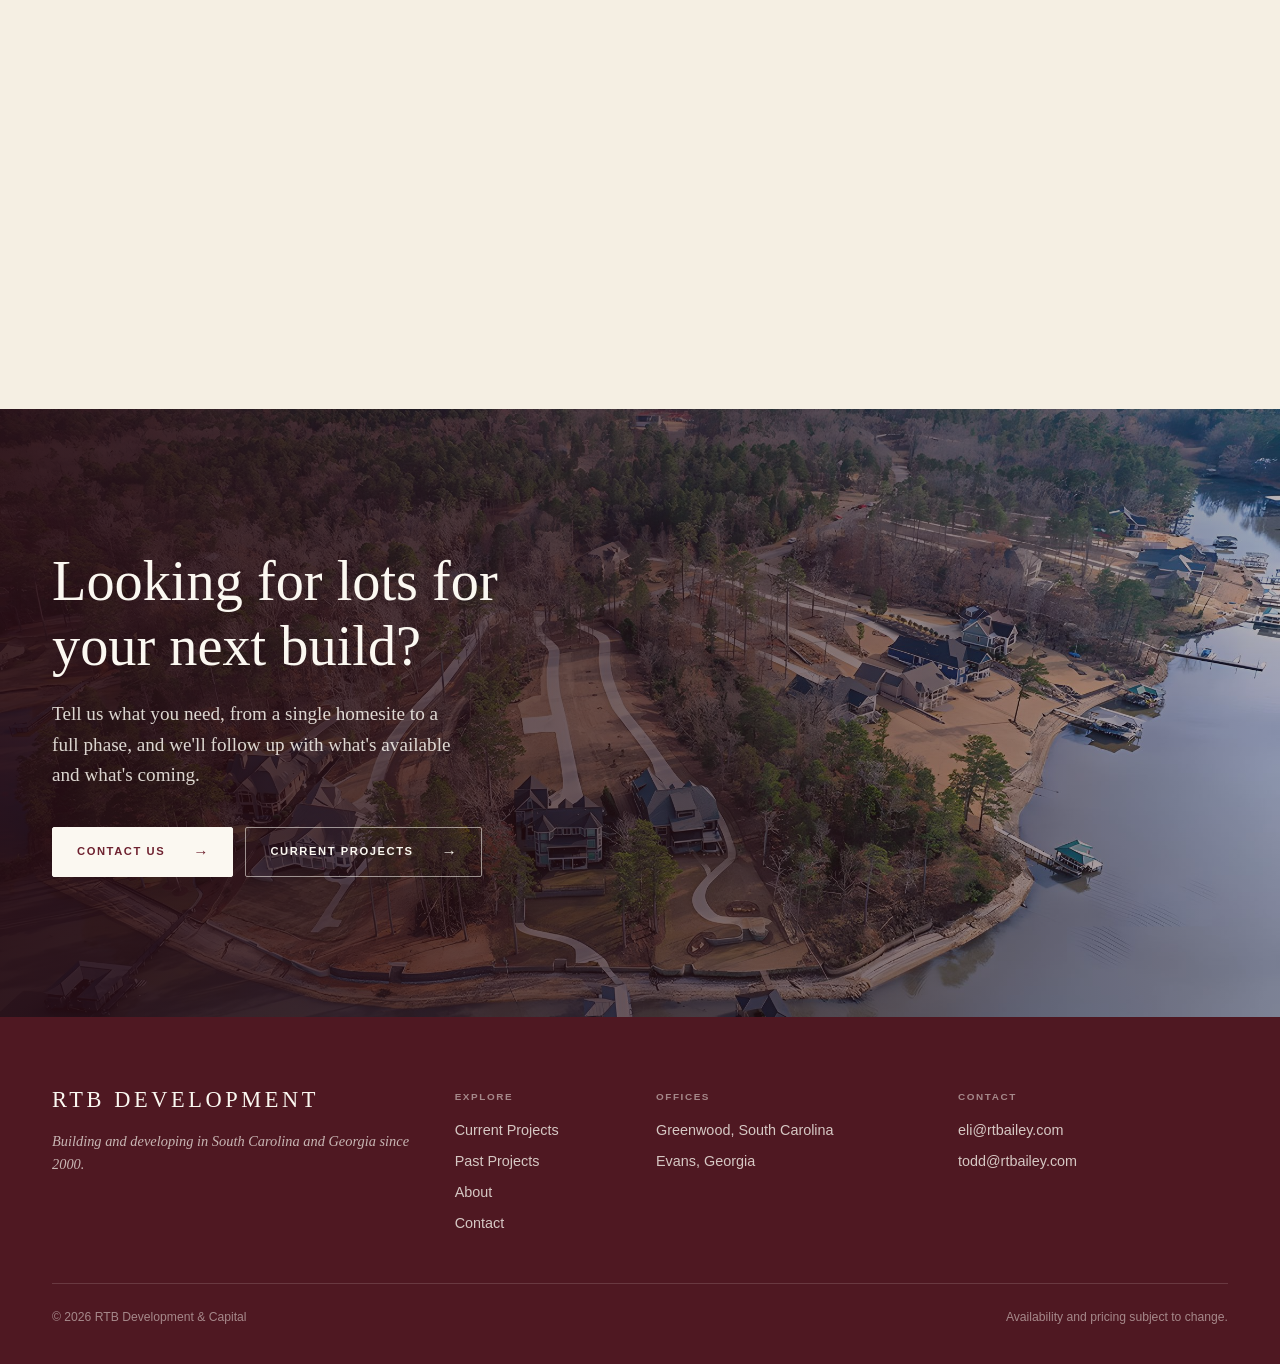
==== commit 0b64d3ab: "Publish 2026-11-24" ====
--- a/index.html
+++ b/index.html
@@ -2,6 +2,8 @@
 <html lang="en">
 <head>
 <meta charset="utf-8">
+<meta http-equiv="Content-Security-Policy" content="default-src 'self'; script-src 'self' https://cdnjs.cloudflare.com; style-src 'self' 'unsafe-inline' https://fonts.googleapis.com https://cdnjs.cloudflare.com; font-src 'self' https://fonts.gstatic.com; img-src 'self' data: https://tile.openstreetmap.org; media-src 'self'; connect-src 'self'; object-src 'none'; base-uri 'self'; form-action 'self' mailto:; upgrade-insecure-requests">
+<meta name="referrer" content="strict-origin-when-cross-origin">
 <meta name="viewport" content="width=device-width, initial-scale=1">
 <title>RTB Development · Build-ready homesites</title>
 <meta name="description" content="Finished, build-ready homesites from RTB Development. Current lot inventory and past communities.">
@@ -10,7 +12,7 @@
 <link rel="preconnect" href="https://fonts.googleapis.com">
 <link rel="preconnect" href="https://fonts.gstatic.com" crossorigin>
 <link href="https://fonts.googleapis.com/css2?family=Libre+Caslon+Text:ital,wght@0,400;0,700;1,400&family=Libre+Franklin:wght@400;500;600&display=swap" rel="stylesheet">
-<link rel="stylesheet" href="css/site.css?v=20261124k">
+<link rel="stylesheet" href="css/site.css?v=20261124l">
 </head>
 <body data-page="home">
 <a class="skip" href="#main">Skip to content</a>
@@ -78,8 +80,8 @@
 </section>
 </main>
 <footer class="site-footer"></footer>
-<script src="data/inventory.js?v=20261124k"></script>
-<script src="js/site.js?v=20261124k"></script>
-<script src="js/pages.js?v=20261124k"></script>
+<script src="data/inventory.js?v=20261124l"></script>
+<script src="js/site.js?v=20261124l"></script>
+<script src="js/pages.js?v=20261124l"></script>
 </body>
 </html>
